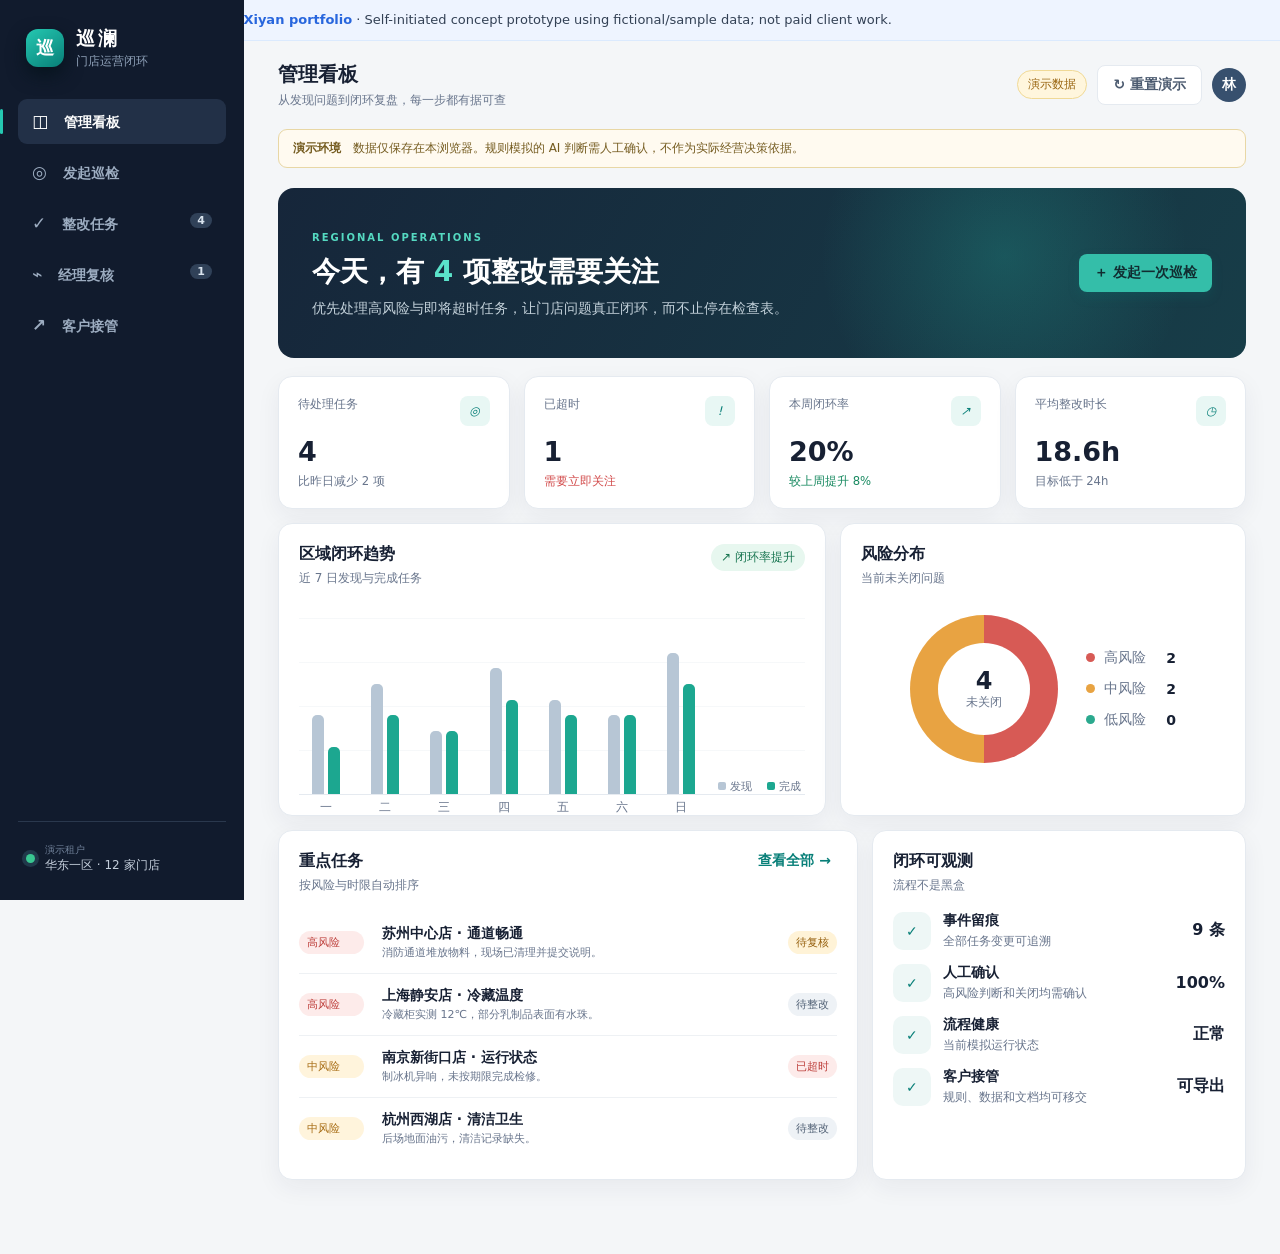
==== feishu-inspection/index.html @ 9f91e0a8 "Publish Xiyan Technology portfolio" ====
<!doctype html>
<html lang="zh-CN">
<head>
  <meta charset="utf-8">
  <meta name="viewport" content="width=device-width, initial-scale=1, viewport-fit=cover">
  <meta name="theme-color" content="#111827">
  <title>巡澜 · 门店巡检整改闭环演示</title>
  <link rel="stylesheet" href="styles.css">
</head>
<body><style>@media(max-width:900px){.feishu-public-note{margin-left:0!important}}</style><div class="feishu-public-note" style="margin-left:204px;padding:10px 24px;background:#eef4ff;color:#334155;font:13px/1.5 system-ui;border-bottom:1px solid #dbeafe"><a href="../" style="font-weight:700;color:#2866dd;text-decoration:none">← Xiyan portfolio</a> · Self-initiated concept prototype using fictional/sample data; not paid client work.</div>
  <div class="app-shell">
    <aside class="sidebar" id="sidebar">
      <div class="brand"><span class="brand-mark">巡</span><div><strong>巡澜</strong><small>门店运营闭环</small></div></div>
      <nav id="nav" aria-label="主导航">
        <button data-view="dashboard" class="active"><span>◫</span> 管理看板</button>
        <button data-view="inspect"><span>◎</span> 发起巡检</button>
        <button data-view="tasks"><span>✓</span> 整改任务 <b id="navTaskCount"></b></button>
        <button data-view="review"><span>⌁</span> 经理复核 <b id="navReviewCount"></b></button>
        <button data-view="handoff"><span>↗</span> 客户接管</button>
      </nav>
      <div class="side-foot"><div class="tenant-dot"></div><div><small>演示租户</small><br>华东一区 · 12 家门店</div></div>
    </aside>

    <main>
      <header class="topbar">
        <button class="menu-btn" id="menuBtn" aria-label="打开菜单">☰</button>
        <div><h1 id="pageTitle">管理看板</h1><p id="pageSubtitle">从发现问题到闭环复盘，每一步都有据可查</p></div>
        <div class="top-actions"><span class="demo-badge">演示数据</span><button class="ghost" id="resetBtn">↻ 重置演示</button><div class="avatar">林</div></div>
      </header>
      <div class="notice"><strong>演示环境</strong> 数据仅保存在本浏览器。规则模拟的 AI 判断需人工确认，不作为实际经营决策依据。</div>
      <div id="toast" class="toast" role="status" aria-live="polite"></div>

      <section class="view active" id="view-dashboard">
        <div class="hero">
          <div><span class="eyebrow">REGIONAL OPERATIONS</span><h2>今天，有 <em id="heroOpen">0</em> 项整改需要关注</h2><p>优先处理高风险与即将超时任务，让门店问题真正闭环，而不止停在检查表。</p></div>
          <button class="primary" data-go="inspect">＋ 发起一次巡检</button>
        </div>
        <div class="metric-grid" id="metrics"></div>
        <div class="grid-2">
          <article class="panel"><div class="panel-head"><div><h3>区域闭环趋势</h3><p>近 7 日发现与完成任务</p></div><span class="chip green">↗ 闭环率提升</span></div><div class="chart" id="trendChart"></div></article>
          <article class="panel"><div class="panel-head"><div><h3>风险分布</h3><p>当前未关闭问题</p></div></div><div class="risk-wrap" id="riskChart"></div></article>
        </div>
        <div class="grid-2 wide-left">
          <article class="panel"><div class="panel-head"><div><h3>重点任务</h3><p>按风险与时限自动排序</p></div><button class="text-btn" data-go="tasks">查看全部 →</button></div><div id="priorityTasks"></div></article>
          <article class="panel"><div class="panel-head"><div><h3>闭环可观测</h3><p>流程不是黑盒</p></div></div><div class="observability" id="observability"></div></article>
        </div>
      </section>

      <section class="view" id="view-inspect">
        <div class="stepper"><div class="step active"><i>1</i><span>记录问题</span></div><div class="line"></div><div class="step"><i>2</i><span>确认判断</span></div><div class="line"></div><div class="step"><i>3</i><span>生成整改</span></div></div>
        <div class="form-layout">
          <form class="panel form-card" id="inspectionForm">
            <div class="panel-head"><div><h3>现场巡检记录</h3><p>带 <b class="required">*</b> 为必填项</p></div><span class="chip">草稿自动保存在本页</span></div>
            <label>巡检门店 <b class="required">*</b><select id="storeSelect" required></select></label>
            <label>检查项 <b class="required">*</b><select id="itemSelect" required><option value="">请选择检查项</option><option>食品安全 · 冷藏温度</option><option>食品安全 · 效期管理</option><option>门店环境 · 清洁卫生</option><option>服务规范 · 员工着装</option><option>消防安全 · 通道畅通</option><option>设备设施 · 运行状态</option></select></label>
            <label>问题描述 <b class="required">*</b><textarea id="description" required rows="5" placeholder="例如：冷藏柜实测 12℃，高于标准 0–8℃，部分乳制品表面有水珠。"></textarea><span class="hint">描述越具体，规则判断越准确。建议包含位置、数值和影响。</span></label>
            <div class="quick-examples"><span>快速填入：</span><button type="button" data-example="冷藏柜实测 12℃，高于标准 0–8℃，部分乳制品表面有水珠。">冷藏温度异常</button><button type="button" data-example="消防通道堆放 6 箱物料，影响紧急疏散，现场暂未清除。">消防通道占用</button></div>
            <label>现场备注（可选）<input id="note" placeholder="补充现场沟通、照片编号等"></label>
            <div class="form-actions"><button type="button" class="ghost" id="clearForm">清空</button><button type="submit" class="primary">规则分析并继续 →</button></div>
          </form>
          <aside class="panel helper"><span class="helper-icon">◇</span><h3>人工兜底，而非盲目自动化</h3><p>系统根据关键词、检查项和企业规则给出风险建议；巡检员必须确认或修改后才会创建任务。</p><ul><li><b>AI / 规则建议</b> 清晰展示依据</li><li><b>人工确认</b> 可调整风险、负责人和期限</li><li><b>全程留痕</b> 每次变更进入操作日志</li></ul><div class="rule-box"><strong>当前演示规则</strong><small>消防/过期/异物 → 高风险<br>温度异常/设备故障 → 中风险<br>着装/轻微清洁 → 低风险</small></div></aside>
        </div>
      </section>

      <section class="view" id="view-confirm">
        <button class="back-link" data-go="inspect">← 返回修改</button>
        <div class="form-layout">
          <div class="panel form-card"><div class="panel-head"><div><h3>确认风险判断</h3><p>以下为规则模拟结果，请人工确认</p></div><span class="chip amber">AI 判断需人工确认</span></div>
            <div id="analysisSummary" class="analysis-summary"></div>
            <div class="ai-card"><div class="ai-title"><span>◇</span><div><strong>规则建议</strong><small id="analysisReason"></small></div><b id="suggestedRisk"></b></div><p id="analysisTip"></p></div>
            <label>最终风险级别 <b class="required">*</b><div class="risk-options" id="riskOptions"><button type="button" data-risk="低">低风险<small>7天内整改</small></button><button type="button" data-risk="中">中风险<small>3天内整改</small></button><button type="button" data-risk="高">高风险<small>24小时内整改</small></button></div></label>
            <div class="two-col"><label>责任人 <b class="required">*</b><select id="assigneeSelect"></select></label><label>整改期限 <b class="required">*</b><input id="dueDate" type="datetime-local"></label></div>
            <label class="check"><input type="checkbox" id="humanConfirmed"> <span>我已核对现场情况，并确认以上风险级别、责任人和期限。</span></label>
            <div class="form-actions"><button class="primary" id="createTaskBtn">生成整改任务</button></div>
          </div>
          <aside class="panel helper"><h3>任务生成后会发生什么？</h3><div class="flow-list"><div><i>1</i><p><b>通知责任人</b><small>推送任务详情与期限</small></p></div><div><i>2</i><p><b>监控处理时限</b><small>临期、超时自动标记</small></p></div><div><i>3</i><p><b>提交整改证据</b><small>说明与模拟凭证</small></p></div><div><i>4</i><p><b>区域经理复核</b><small>通过关闭，驳回重做</small></p></div></div></aside>
        </div>
      </section>

      <section class="view" id="view-tasks">
        <div class="toolbar"><div class="tabs" id="taskTabs"><button data-filter="all" class="active">全部</button><button data-filter="待整改">待整改</button><button data-filter="待复核">待复核</button><button data-filter="已超时">已超时</button><button data-filter="已关闭">已关闭</button></div><select id="storeFilter"><option value="all">全部门店</option></select></div>
        <div class="panel table-panel"><div class="mobile-cards" id="taskList"></div></div>
      </section>

      <section class="view" id="view-task-detail">
        <button class="back-link" data-go="tasks">← 返回任务列表</button><div id="taskDetail"></div>
      </section>

      <section class="view" id="view-review">
        <div class="section-intro"><div><h2>区域经理复核</h2><p>查看整改证据，明确通过或驳回原因。</p></div><span class="chip amber" id="reviewCountChip"></span></div>
        <div id="reviewList" class="review-grid"></div>
      </section>

      <section class="view" id="view-handoff">
        <div class="handoff-hero"><span class="eyebrow">CUSTOMER-CONTROLLED</span><h2>流程交付后，客户可以自己接管</h2><p>我们交付的不只是一个界面，而是一套可配置、可审计、可迁移的门店运营方法。可部署到飞书工作流，也可对接客户现有系统。</p></div>
        <div class="cap-grid"><article><span>⌘</span><h3>规则可配置</h3><p>风险词库、整改时限、升级路径由客户管理员维护。</p></article><article><span>♙</span><h3>权限可接管</h3><p>按区域、门店、角色配置数据边界与审批权限。</p></article><article><span>↻</span><h3>流程可观测</h3><p>事件日志、超时节点、驳回原因可追溯并导出。</p></article><article><span>⇄</span><h3>数据可迁移</h3><p>支持标准字段导出，避免业务数据被产品锁定。</p></article></div>
        <div class="panel architecture"><h3>建议落地架构</h3><div class="arch-flow"><div><b>门店巡检端</b><small>表单 / 移动端</small></div><i>→</i><div><b>业务规则层</b><small>风险分级 / SLA</small></div><i>→</i><div><b>协同工作流</b><small>通知 / 审批 / 催办</small></div><i>→</i><div><b>运营数据层</b><small>看板 / 导出 / API</small></div></div><p class="disclaimer">本演示为独立产品概念验证，不复制任何第三方视觉商标，也不代表与飞书存在官方合作关系。</p></div>
      </section>
    </main>
  </div>
  <div class="modal" id="resetModal" aria-hidden="true"><div class="modal-card"><span class="modal-icon">↻</span><h3>重置全部演示数据？</h3><p>这会清除本浏览器内新建或修改的任务，并恢复预置数据。操作不可撤销。</p><div><button class="ghost" id="cancelReset">取消</button><button class="danger-btn" id="confirmReset">确认重置</button></div></div></div>
  <script src="app.js"></script>
</body>
</html>
---- feishu-inspection/styles.css ----
:root{--ink:#172033;--muted:#68758c;--line:#e5eaf0;--bg:#f4f6f8;--panel:#fff;--nav:#111b2d;--teal:#087f78;--teal2:#0f9d8d;--teal-soft:#e8f7f4;--red:#d24b4b;--amber:#d58a1f;--green:#198a61;--shadow:0 8px 24px rgba(27,39,60,.06)}
*{box-sizing:border-box}html{scroll-behavior:smooth}body{margin:0;font-family:Inter,"PingFang SC","Microsoft YaHei",system-ui,sans-serif;background:var(--bg);color:var(--ink);font-size:14px}button,input,select,textarea{font:inherit}button{cursor:pointer}.app-shell{min-height:100vh}.sidebar{position:fixed;z-index:20;inset:0 auto 0 0;width:244px;background:var(--nav);color:#fff;padding:26px 18px;display:flex;flex-direction:column}.brand{display:flex;align-items:center;gap:12px;padding:0 8px 30px}.brand-mark{display:grid;place-items:center;width:38px;height:38px;border-radius:12px;background:linear-gradient(145deg,#25c8b1,#087f78);font-weight:800;font-size:18px;box-shadow:0 8px 18px #07141e}.brand strong{display:block;font-size:19px;letter-spacing:3px}.brand small{color:#8fa1b8}.sidebar nav{display:grid;gap:6px}.sidebar nav button{position:relative;border:0;background:transparent;color:#9dadc1;text-align:left;padding:12px 14px;border-radius:9px;font-weight:600}.sidebar nav button span{font-size:17px;margin-right:11px}.sidebar nav button b{float:right;background:#304158;color:#d9e3ed;border-radius:20px;padding:1px 7px;font-size:11px}.sidebar nav button:hover,.sidebar nav button.active{color:#fff;background:#223047}.sidebar nav button.active:before{content:"";position:absolute;left:-18px;top:10px;bottom:10px;width:3px;border-radius:5px;background:#25c8b1}.side-foot{margin-top:auto;border-top:1px solid #2a384d;padding:20px 8px 0;display:flex;gap:10px;align-items:center;color:#c4cedb;font-size:12px}.side-foot small{color:#72839b}.tenant-dot{width:9px;height:9px;border-radius:50%;background:#39c791;box-shadow:0 0 0 4px #20394a}main{margin-left:244px;min-height:100vh;padding:0 34px 60px}.topbar{height:88px;display:flex;align-items:center;gap:14px}.topbar h1{font-size:20px;margin:0 0 4px}.topbar p{margin:0;color:var(--muted);font-size:12px}.top-actions{margin-left:auto;display:flex;align-items:center;gap:10px}.avatar{width:34px;height:34px;border-radius:50%;display:grid;place-items:center;color:#fff;background:#37506e;font-weight:700}.demo-badge,.chip{display:inline-flex;align-items:center;border-radius:99px;padding:5px 10px;background:#edf1f5;color:#5d6c80;font-size:12px;white-space:nowrap}.demo-badge{background:#fff6dd;color:#9a6611;border:1px solid #f0d996}.chip.green{background:#e7f7ef;color:#16744f}.chip.amber{background:#fff4dd;color:#9d6511}.notice{border:1px solid #e8d7a5;background:#fffaf0;color:#755c20;border-radius:9px;padding:10px 14px;margin:0 0 20px;font-size:12px}.notice strong{margin-right:8px}.view{display:none;animation:fade .25s ease}.view.active{display:block}@keyframes fade{from{opacity:.2;transform:translateY(5px)}}.panel{background:var(--panel);border:1px solid var(--line);border-radius:14px;box-shadow:var(--shadow)}.hero{min-height:170px;border-radius:16px;padding:30px 34px;margin-bottom:18px;display:flex;align-items:center;justify-content:space-between;gap:20px;color:#fff;background:radial-gradient(circle at 75% 40%,rgba(39,200,177,.22),transparent 25%),linear-gradient(120deg,#16263a,#173d48)}.hero h2{font-size:28px;margin:9px 0}.hero h2 em{font-style:normal;color:#5be3ca}.hero p{color:#c2d0d9;margin:0;max-width:650px}.eyebrow{font-size:10px;letter-spacing:2px;color:#55d9c1;font-weight:800}.primary,.danger-btn,.ghost{border:0;border-radius:8px;padding:10px 15px;font-weight:700;white-space:nowrap}.primary{background:var(--teal);color:#fff;box-shadow:0 5px 12px rgba(8,127,120,.18)}.primary:hover{background:#066c66}.primary:disabled{opacity:.45;cursor:not-allowed}.hero .primary{background:#34bea9;color:#112d31}.ghost{background:#fff;border:1px solid var(--line);color:#4c5b70}.danger-btn{background:#d64a4a;color:#fff}.menu-btn{display:none;border:0;background:transparent;font-size:20px}.metric-grid{display:grid;grid-template-columns:repeat(4,1fr);gap:14px;margin-bottom:14px}.metric{padding:19px}.metric-top{display:flex;justify-content:space-between;color:var(--muted);font-size:12px}.metric-icon{width:30px;height:30px;display:grid;place-items:center;border-radius:8px;background:var(--teal-soft);color:var(--teal)}.metric strong{display:block;font-size:27px;margin:10px 0 5px}.metric small{color:var(--muted)}.metric small.up{color:var(--green)}.metric small.warn{color:var(--red)}.grid-2{display:grid;grid-template-columns:1.35fr 1fr;gap:14px;margin-bottom:14px}.grid-2.wide-left{grid-template-columns:1.55fr 1fr}.grid-2>.panel{padding:20px}.panel-head{display:flex;align-items:flex-start;justify-content:space-between;gap:15px;margin-bottom:18px}.panel-head h3{margin:0 0 5px;font-size:16px}.panel-head p{margin:0;color:var(--muted);font-size:12px}.text-btn,.back-link{border:0;background:transparent;color:var(--teal);font-weight:700}.chart{height:190px;display:flex;align-items:flex-end;gap:14px;padding:15px 4px 0;border-bottom:1px solid var(--line);background:repeating-linear-gradient(to top,transparent 0,transparent 43px,#edf1f4 44px)}.bar-day{flex:1;height:100%;display:flex;align-items:flex-end;justify-content:center;gap:4px;position:relative}.bar-day i{width:12px;border-radius:5px 5px 0 0;background:#b7c6d5;min-height:3px}.bar-day i.done{background:#1ca790}.bar-day small{position:absolute;bottom:-21px;color:var(--muted);font-style:normal}.chart-legend{display:flex;gap:15px;color:var(--muted);font-size:11px;margin-top:26px}.chart-legend i{display:inline-block;width:8px;height:8px;border-radius:2px;margin-right:4px}.risk-wrap{display:flex;align-items:center;justify-content:center;gap:28px;padding:10px}.donut{--high:25;--mid:50;width:148px;height:148px;border-radius:50%;background:conic-gradient(#d75a55 0 calc(var(--high)*1%),#e8a342 calc(var(--high)*1%) calc((var(--high) + var(--mid))*1%),#2ba98e calc((var(--high) + var(--mid))*1%));position:relative}.donut:after{content:"";position:absolute;inset:28px;border-radius:50%;background:#fff}.donut-center{position:absolute;z-index:2;inset:0;display:grid;place-content:center;text-align:center}.donut-center b{font-size:24px}.donut-center small{color:var(--muted)}.risk-legend{display:grid;gap:13px}.risk-legend div{display:grid;grid-template-columns:10px 1fr auto;gap:8px;align-items:center}.risk-legend i{width:9px;height:9px;border-radius:50%}.risk-legend span{color:var(--muted)}.risk-legend b{margin-left:12px}.priority-row{display:grid;grid-template-columns:65px 1fr auto;gap:12px;align-items:center;padding:12px 0;border-top:1px solid #eef1f4}.priority-row:first-child{border-top:0}.priority-row button{border:0;background:transparent;text-align:left;color:inherit}.priority-row button:hover b{color:var(--teal)}.priority-row p{margin:2px 0 0;color:var(--muted);font-size:11px}.risk-tag,.status-tag{font-size:11px;padding:4px 8px;border-radius:20px;white-space:nowrap}.risk-高{background:#fdebea;color:#bd3f3b}.risk-中{background:#fff4dc;color:#a66b12}.risk-低{background:#e7f6ef;color:#147652}.status-tag{background:#eef2f6;color:#526276}.status-已超时{background:#fdebea;color:#bd3f3b}.status-待复核{background:#fff3d7;color:#96600e}.status-已关闭{background:#e7f6ef;color:#147652}.observability{display:grid;gap:14px}.obs-item{display:flex;gap:12px;align-items:center}.obs-icon{width:38px;height:38px;border-radius:10px;background:#eef7f6;color:var(--teal);display:grid;place-items:center}.obs-item p{margin:0;flex:1}.obs-item p small{display:block;color:var(--muted);margin-top:4px}.obs-item b:last-child{font-size:16px}.stepper{display:flex;align-items:center;justify-content:center;margin:15px auto 28px;max-width:650px}.step{display:flex;align-items:center;gap:8px;color:#8c98a8}.step i{font-style:normal;width:28px;height:28px;border-radius:50%;border:1px solid #d9e0e8;display:grid;place-items:center;background:#fff}.step.active{color:var(--teal);font-weight:700}.step.active i{background:var(--teal);color:#fff;border-color:var(--teal)}.line{height:1px;background:#dce2e8;width:90px;margin:0 15px}.form-layout{display:grid;grid-template-columns:minmax(0,2fr) minmax(260px,.8fr);gap:18px;max-width:1050px;margin:auto}.form-card{padding:24px}.form-card>label,.two-col label{display:block;font-weight:650;margin:17px 0}.form-card input,.form-card select,.form-card textarea,.toolbar select{display:block;width:100%;border:1px solid #d8e0e7;border-radius:8px;padding:11px 12px;margin-top:8px;background:#fff;color:var(--ink);outline:none}.form-card input:focus,.form-card select:focus,.form-card textarea:focus{border-color:var(--teal);box-shadow:0 0 0 3px rgba(8,127,120,.09)}.required{color:var(--red)}.hint{display:block;color:var(--muted);font-weight:400;font-size:11px;margin-top:5px}.quick-examples{display:flex;align-items:center;gap:7px;flex-wrap:wrap;color:var(--muted);font-size:12px}.quick-examples button{border:1px solid #dce4e8;background:#f8fafb;border-radius:20px;padding:5px 9px;color:#547080}.form-actions{display:flex;justify-content:flex-end;gap:10px;border-top:1px solid var(--line);padding-top:18px;margin-top:22px}.helper{padding:24px;height:max-content;background:linear-gradient(155deg,#f5fbfa,#fff)}.helper-icon{font-size:25px;color:var(--teal)}.helper h3{margin:12px 0 8px}.helper p{color:var(--muted);line-height:1.7}.helper ul{padding:0;list-style:none}.helper li{padding:9px 0;border-bottom:1px solid var(--line)}.helper li b{display:inline-block;width:90px;color:#355064}.rule-box{padding:14px;background:#ecf7f5;border-radius:9px;margin-top:17px}.rule-box strong,.rule-box small{display:block}.rule-box small{color:#55716c;line-height:1.8;margin-top:6px}.back-link{margin:5px 0 14px;padding:0}.analysis-summary{background:#f7f9fb;border-radius:9px;padding:14px;line-height:1.7}.analysis-summary b{display:inline-block;margin-right:8px}.ai-card{border:1px solid #c9eae4;background:#f1fbf9;border-radius:10px;padding:15px;margin:16px 0}.ai-title{display:flex;align-items:center;gap:10px}.ai-title>span{font-size:22px;color:var(--teal)}.ai-title div{display:grid}.ai-title small{color:#5d7773;margin-top:3px}.ai-title>b{margin-left:auto}.ai-card>p{margin:12px 0 0;color:#55716c}.risk-options{display:grid;grid-template-columns:repeat(3,1fr);gap:9px;margin-top:9px}.risk-options button{border:1px solid #dce2e8;background:#fff;border-radius:9px;padding:11px;text-align:left;font-weight:700}.risk-options small{display:block;color:var(--muted);font-weight:400;margin-top:5px}.risk-options button.selected{border-color:var(--teal);background:#effaf8;color:var(--teal);box-shadow:inset 0 0 0 1px var(--teal)}.two-col{display:grid;grid-template-columns:1fr 1fr;gap:12px}.check{display:flex!important;align-items:flex-start;gap:8px;font-weight:400!important;background:#fffaf0;padding:12px;border-radius:8px}.check input{width:auto!important;margin:2px 0!important}.flow-list>div{display:flex;align-items:center;gap:12px;margin:17px 0}.flow-list i{width:27px;height:27px;border-radius:50%;display:grid;place-items:center;background:var(--teal-soft);color:var(--teal);font-style:normal;font-weight:700}.flow-list p{margin:0;display:grid}.flow-list small{color:var(--muted)}.toolbar{display:flex;justify-content:space-between;gap:15px;margin-bottom:14px}.tabs{display:flex;background:#e8edf1;padding:4px;border-radius:9px;overflow:auto}.tabs button{border:0;background:transparent;padding:8px 13px;border-radius:7px;color:#5c6b7d;white-space:nowrap}.tabs button.active{background:#fff;color:var(--ink);box-shadow:0 2px 6px #d7dde2}.toolbar select{width:180px;margin:0}.table-panel{overflow:hidden}.task-table-head,.task-row{display:grid;grid-template-columns:1.2fr 1.7fr .7fr .8fr 1fr .6fr;gap:12px;align-items:center;padding:13px 18px}.task-table-head{background:#f7f9fa;color:var(--muted);font-size:11px}.task-row{border-top:1px solid var(--line)}.task-row:hover{background:#fbfdfd}.task-row button{border:0;background:none;text-align:left;color:var(--teal);font-weight:700}.task-row small{display:block;color:var(--muted);margin-top:3px}.empty{padding:55px;text-align:center;color:var(--muted)}.detail-grid{display:grid;grid-template-columns:1.5fr .8fr;gap:15px}.detail-grid>.panel{padding:23px}.detail-head{display:flex;justify-content:space-between;gap:15px}.detail-head h2{margin:7px 0;font-size:21px}.detail-head p{color:var(--muted)}.detail-meta{display:grid;grid-template-columns:repeat(3,1fr);gap:10px;margin:18px 0}.detail-meta div{background:#f7f9fb;padding:12px;border-radius:8px}.detail-meta small,.detail-meta b{display:block}.detail-meta small{color:var(--muted);margin-bottom:5px}.evidence-form textarea{width:100%;border:1px solid #d8e0e7;border-radius:8px;padding:11px;margin:8px 0}.fake-upload{border:1px dashed #b9c8d3;background:#f8fbfb;padding:17px;text-align:center;border-radius:9px;color:var(--teal);margin:10px 0}.timeline{position:relative}.timeline:before{content:"";position:absolute;left:9px;top:10px;bottom:10px;width:1px;background:#dbe3e8}.timeline-item{position:relative;padding-left:31px;margin:0 0 20px}.timeline-item i{position:absolute;left:3px;top:3px;width:13px;height:13px;border-radius:50%;background:#fff;border:3px solid var(--teal)}.timeline-item p{margin:0}.timeline-item small{color:var(--muted)}.section-intro{display:flex;justify-content:space-between;align-items:center;margin-bottom:16px}.section-intro h2{margin:0 0 5px}.section-intro p{margin:0;color:var(--muted)}.review-grid{display:grid;grid-template-columns:repeat(2,1fr);gap:14px}.review-card{padding:20px}.review-card h3{margin:10px 0 5px}.review-card p{color:var(--muted)}.evidence{background:#f6f9fa;padding:13px;border-radius:8px;margin:13px 0}.evidence b,.evidence small{display:block}.evidence small{margin-top:5px;color:var(--muted)}.review-actions{display:flex;gap:8px}.review-actions textarea{flex:1;min-width:0;border:1px solid #dce2e8;border-radius:8px;padding:9px}.review-actions button{border:0;border-radius:8px;padding:9px 12px;font-weight:700}.approve{background:var(--teal);color:#fff}.reject{background:#fff0ef;color:#b73f3b}.handoff-hero{padding:38px;border-radius:16px;background:linear-gradient(135deg,#173441,#112336);color:#fff;text-align:center}.handoff-hero h2{font-size:28px;margin:10px}.handoff-hero p{max-width:760px;margin:auto;color:#c3d0d8;line-height:1.8}.cap-grid{display:grid;grid-template-columns:repeat(4,1fr);gap:14px;margin:15px 0}.cap-grid article{background:#fff;border:1px solid var(--line);border-radius:13px;padding:21px}.cap-grid article>span{font-size:22px;color:var(--teal)}.cap-grid h3{margin:12px 0 7px}.cap-grid p{color:var(--muted);line-height:1.7}.architecture{padding:24px;text-align:center}.arch-flow{display:flex;align-items:center;justify-content:center;margin:25px 0;gap:14px}.arch-flow div{border:1px solid #d8e3e7;background:#f8fbfb;border-radius:10px;padding:15px 20px}.arch-flow small,.arch-flow b{display:block}.arch-flow small{color:var(--muted);margin-top:5px}.arch-flow i{font-style:normal;color:#8fa0ab}.disclaimer{border-top:1px solid var(--line);padding-top:15px;color:var(--muted);font-size:11px}.toast{position:fixed;z-index:50;right:25px;top:20px;background:#183f3c;color:#fff;border-radius:9px;padding:12px 17px;box-shadow:0 10px 30px #0003;transform:translateY(-90px);opacity:0;transition:.25s}.toast.show{transform:translateY(0);opacity:1}.modal{position:fixed;z-index:60;inset:0;background:#0d1824aa;display:none;place-items:center;padding:20px}.modal.open{display:grid}.modal-card{background:#fff;width:min(420px,100%);border-radius:14px;padding:28px;text-align:center}.modal-icon{width:45px;height:45px;border-radius:50%;display:grid;place-items:center;margin:auto;background:#fff0ef;color:var(--red);font-size:20px}.modal-card p{color:var(--muted);line-height:1.7}.modal-card>div{display:flex;justify-content:center;gap:9px;margin-top:20px}
@media(max-width:980px){main{padding:0 22px 45px}.metric-grid{grid-template-columns:repeat(2,1fr)}.grid-2,.grid-2.wide-left{grid-template-columns:1fr}.cap-grid{grid-template-columns:repeat(2,1fr)}.task-table-head,.task-row{grid-template-columns:1fr 1.4fr .6fr .8fr}.task-table-head>*:nth-child(4),.task-row>*:nth-child(4){display:none}.task-table-head>*:nth-child(5),.task-row>*:nth-child(5){display:none}}
@media(max-width:760px){body{font-size:13px}.sidebar{transform:translateX(-100%);transition:.25s;box-shadow:10px 0 30px #0003}.sidebar.open{transform:translateX(0)}main{margin:0;padding:0 14px 38px}.topbar{height:72px}.menu-btn{display:block}.topbar p,.avatar{display:none}.top-actions{gap:5px}.top-actions .ghost{font-size:0;padding:9px}.top-actions .ghost:first-letter{font-size:16px}.notice{line-height:1.5}.hero{padding:23px;display:block}.hero h2{font-size:23px}.hero .primary{margin-top:18px}.metric-grid{gap:9px}.metric{padding:15px}.metric strong{font-size:23px}.form-layout,.detail-grid{grid-template-columns:1fr}.helper{order:2}.review-grid{grid-template-columns:1fr}.risk-wrap{gap:14px}.donut{width:125px;height:125px}.task-table-head{display:none}.task-row{display:grid;grid-template-columns:1fr auto;gap:8px;padding:15px}.task-row>*{display:block!important}.task-row>*:nth-child(2){grid-column:1/-1;grid-row:1}.task-row>*:nth-child(1){grid-column:1}.task-row>*:nth-child(6){grid-column:2;grid-row:1}.toolbar{display:block}.toolbar select{margin-top:10px;width:100%}.tabs{width:100%}.detail-meta{grid-template-columns:1fr 1fr}.arch-flow{display:grid;grid-template-columns:1fr}.arch-flow i{transform:rotate(90deg)}.cap-grid{grid-template-columns:1fr 1fr}.step span{display:none}.line{width:50px}.risk-options{grid-template-columns:1fr}.two-col{grid-template-columns:1fr}.review-actions{flex-wrap:wrap}.review-actions textarea{flex-basis:100%}}
@media(max-width:450px){.metric-grid,.cap-grid{grid-template-columns:1fr}.demo-badge{display:none}.hero h2{font-size:20px}.risk-wrap{flex-direction:column}.detail-meta{grid-template-columns:1fr}.topbar h1{font-size:17px}}
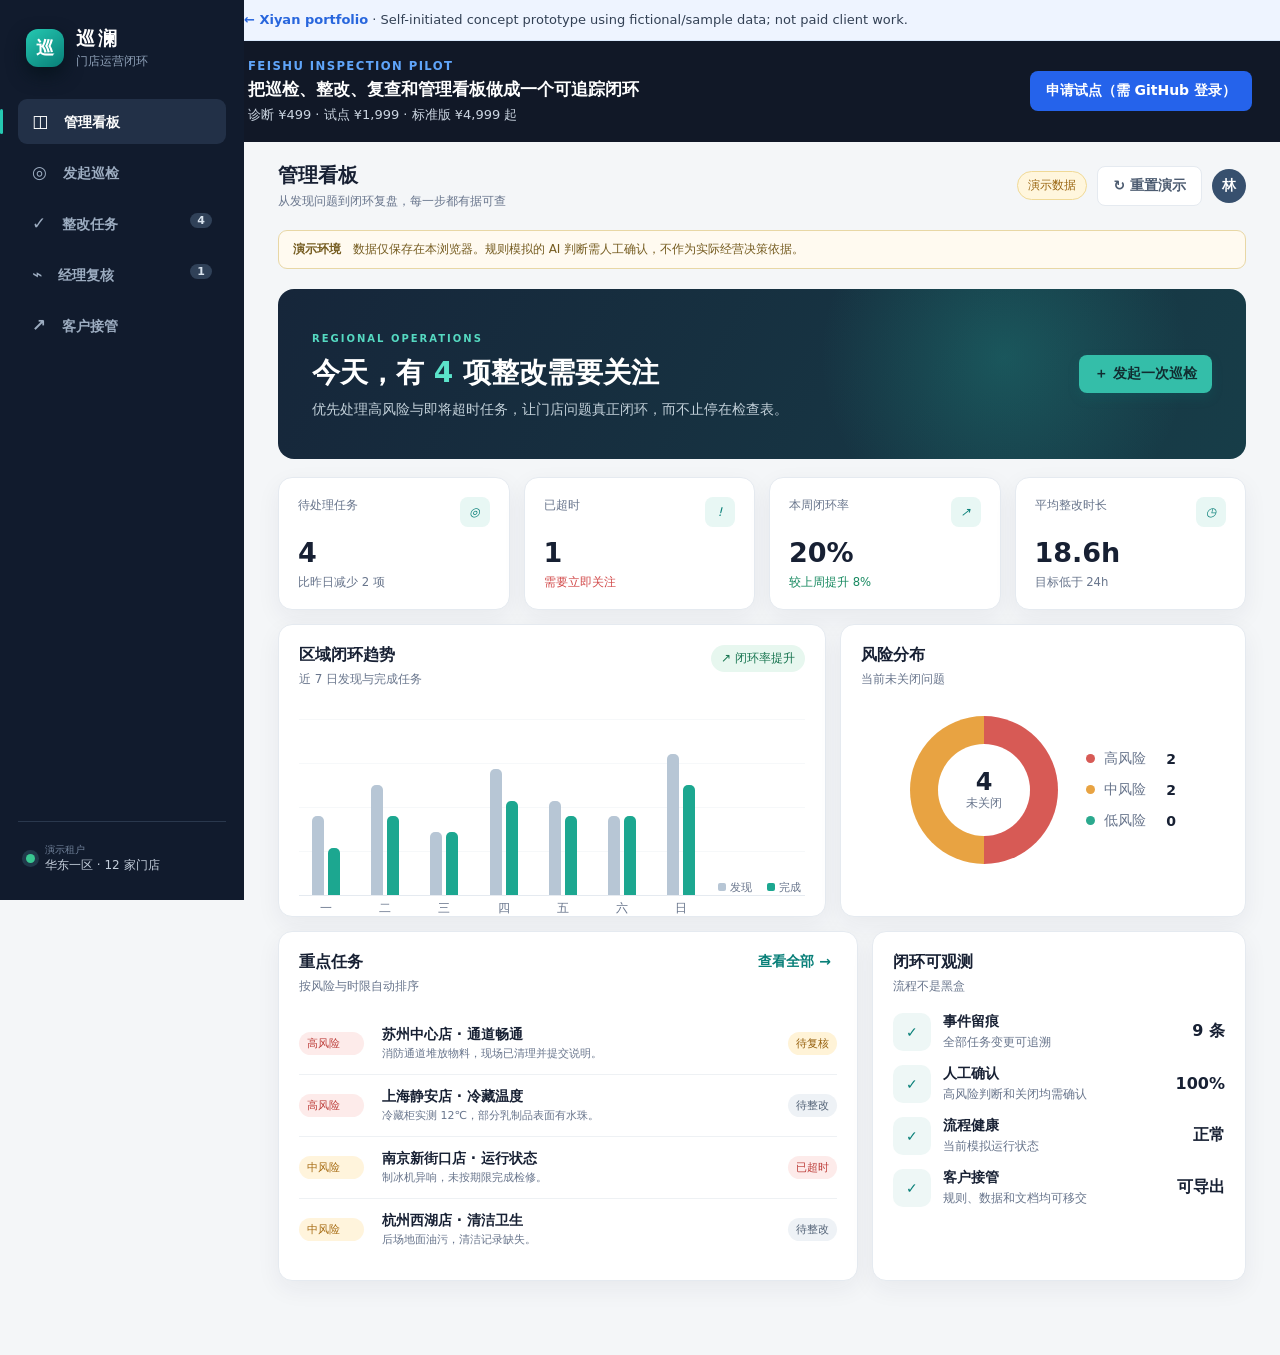
==== commit d3921efc: "Launch Feishu inspection pilot intake" ====
--- a/feishu-inspection/index.html
+++ b/feishu-inspection/index.html
@@ -7,7 +7,7 @@
   <title>巡澜 · 门店巡检整改闭环演示</title>
   <link rel="stylesheet" href="styles.css">
 </head>
-<body><style>@media(max-width:900px){.feishu-public-note{margin-left:0!important}}</style><div class="feishu-public-note" style="margin-left:204px;padding:10px 24px;background:#eef4ff;color:#334155;font:13px/1.5 system-ui;border-bottom:1px solid #dbeafe"><a href="../" style="font-weight:700;color:#2866dd;text-decoration:none">← Xiyan portfolio</a> · Self-initiated concept prototype using fictional/sample data; not paid client work.</div>
+<body><style>@media(max-width:900px){.feishu-public-note{margin-left:0!important}}</style><div class="feishu-public-note" style="margin-left:220px;padding:10px 24px;background:#eef4ff;color:#334155;font:13px/1.5 system-ui;border-bottom:1px solid #dbeafe"><a href="../" style="font-weight:700;color:#2866dd;text-decoration:none">← Xiyan portfolio</a> · Self-initiated concept prototype using fictional/sample data; not paid client work.</div><section class="service-cta"><div><small>FEISHU INSPECTION PILOT</small><b>把巡检、整改、复查和管理看板做成一个可追踪闭环</b><span>诊断 ¥499 · 试点 ¥1,999 · 标准版 ¥4,999 起</span></div><a href="https://github.com/weason-will/xiyan-portfolio/issues/new?template=feishu-pilot.yml">申请试点（需 GitHub 登录）</a></section>
   <div class="app-shell">
     <aside class="sidebar" id="sidebar">
       <div class="brand"><span class="brand-mark">巡</span><div><strong>巡澜</strong><small>门店运营闭环</small></div></div>
--- a/feishu-inspection/styles.css
+++ b/feishu-inspection/styles.css
@@ -2,4 +2,5 @@
 *{box-sizing:border-box}html{scroll-behavior:smooth}body{margin:0;font-family:Inter,"PingFang SC","Microsoft YaHei",system-ui,sans-serif;background:var(--bg);color:var(--ink);font-size:14px}button,input,select,textarea{font:inherit}button{cursor:pointer}.app-shell{min-height:100vh}.sidebar{position:fixed;z-index:20;inset:0 auto 0 0;width:244px;background:var(--nav);color:#fff;padding:26px 18px;display:flex;flex-direction:column}.brand{display:flex;align-items:center;gap:12px;padding:0 8px 30px}.brand-mark{display:grid;place-items:center;width:38px;height:38px;border-radius:12px;background:linear-gradient(145deg,#25c8b1,#087f78);font-weight:800;font-size:18px;box-shadow:0 8px 18px #07141e}.brand strong{display:block;font-size:19px;letter-spacing:3px}.brand small{color:#8fa1b8}.sidebar nav{display:grid;gap:6px}.sidebar nav button{position:relative;border:0;background:transparent;color:#9dadc1;text-align:left;padding:12px 14px;border-radius:9px;font-weight:600}.sidebar nav button span{font-size:17px;margin-right:11px}.sidebar nav button b{float:right;background:#304158;color:#d9e3ed;border-radius:20px;padding:1px 7px;font-size:11px}.sidebar nav button:hover,.sidebar nav button.active{color:#fff;background:#223047}.sidebar nav button.active:before{content:"";position:absolute;left:-18px;top:10px;bottom:10px;width:3px;border-radius:5px;background:#25c8b1}.side-foot{margin-top:auto;border-top:1px solid #2a384d;padding:20px 8px 0;display:flex;gap:10px;align-items:center;color:#c4cedb;font-size:12px}.side-foot small{color:#72839b}.tenant-dot{width:9px;height:9px;border-radius:50%;background:#39c791;box-shadow:0 0 0 4px #20394a}main{margin-left:244px;min-height:100vh;padding:0 34px 60px}.topbar{height:88px;display:flex;align-items:center;gap:14px}.topbar h1{font-size:20px;margin:0 0 4px}.topbar p{margin:0;color:var(--muted);font-size:12px}.top-actions{margin-left:auto;display:flex;align-items:center;gap:10px}.avatar{width:34px;height:34px;border-radius:50%;display:grid;place-items:center;color:#fff;background:#37506e;font-weight:700}.demo-badge,.chip{display:inline-flex;align-items:center;border-radius:99px;padding:5px 10px;background:#edf1f5;color:#5d6c80;font-size:12px;white-space:nowrap}.demo-badge{background:#fff6dd;color:#9a6611;border:1px solid #f0d996}.chip.green{background:#e7f7ef;color:#16744f}.chip.amber{background:#fff4dd;color:#9d6511}.notice{border:1px solid #e8d7a5;background:#fffaf0;color:#755c20;border-radius:9px;padding:10px 14px;margin:0 0 20px;font-size:12px}.notice strong{margin-right:8px}.view{display:none;animation:fade .25s ease}.view.active{display:block}@keyframes fade{from{opacity:.2;transform:translateY(5px)}}.panel{background:var(--panel);border:1px solid var(--line);border-radius:14px;box-shadow:var(--shadow)}.hero{min-height:170px;border-radius:16px;padding:30px 34px;margin-bottom:18px;display:flex;align-items:center;justify-content:space-between;gap:20px;color:#fff;background:radial-gradient(circle at 75% 40%,rgba(39,200,177,.22),transparent 25%),linear-gradient(120deg,#16263a,#173d48)}.hero h2{font-size:28px;margin:9px 0}.hero h2 em{font-style:normal;color:#5be3ca}.hero p{color:#c2d0d9;margin:0;max-width:650px}.eyebrow{font-size:10px;letter-spacing:2px;color:#55d9c1;font-weight:800}.primary,.danger-btn,.ghost{border:0;border-radius:8px;padding:10px 15px;font-weight:700;white-space:nowrap}.primary{background:var(--teal);color:#fff;box-shadow:0 5px 12px rgba(8,127,120,.18)}.primary:hover{background:#066c66}.primary:disabled{opacity:.45;cursor:not-allowed}.hero .primary{background:#34bea9;color:#112d31}.ghost{background:#fff;border:1px solid var(--line);color:#4c5b70}.danger-btn{background:#d64a4a;color:#fff}.menu-btn{display:none;border:0;background:transparent;font-size:20px}.metric-grid{display:grid;grid-template-columns:repeat(4,1fr);gap:14px;margin-bottom:14px}.metric{padding:19px}.metric-top{display:flex;justify-content:space-between;color:var(--muted);font-size:12px}.metric-icon{width:30px;height:30px;display:grid;place-items:center;border-radius:8px;background:var(--teal-soft);color:var(--teal)}.metric strong{display:block;font-size:27px;margin:10px 0 5px}.metric small{color:var(--muted)}.metric small.up{color:var(--green)}.metric small.warn{color:var(--red)}.grid-2{display:grid;grid-template-columns:1.35fr 1fr;gap:14px;margin-bottom:14px}.grid-2.wide-left{grid-template-columns:1.55fr 1fr}.grid-2>.panel{padding:20px}.panel-head{display:flex;align-items:flex-start;justify-content:space-between;gap:15px;margin-bottom:18px}.panel-head h3{margin:0 0 5px;font-size:16px}.panel-head p{margin:0;color:var(--muted);font-size:12px}.text-btn,.back-link{border:0;background:transparent;color:var(--teal);font-weight:700}.chart{height:190px;display:flex;align-items:flex-end;gap:14px;padding:15px 4px 0;border-bottom:1px solid var(--line);background:repeating-linear-gradient(to top,transparent 0,transparent 43px,#edf1f4 44px)}.bar-day{flex:1;height:100%;display:flex;align-items:flex-end;justify-content:center;gap:4px;position:relative}.bar-day i{width:12px;border-radius:5px 5px 0 0;background:#b7c6d5;min-height:3px}.bar-day i.done{background:#1ca790}.bar-day small{position:absolute;bottom:-21px;color:var(--muted);font-style:normal}.chart-legend{display:flex;gap:15px;color:var(--muted);font-size:11px;margin-top:26px}.chart-legend i{display:inline-block;width:8px;height:8px;border-radius:2px;margin-right:4px}.risk-wrap{display:flex;align-items:center;justify-content:center;gap:28px;padding:10px}.donut{--high:25;--mid:50;width:148px;height:148px;border-radius:50%;background:conic-gradient(#d75a55 0 calc(var(--high)*1%),#e8a342 calc(var(--high)*1%) calc((var(--high) + var(--mid))*1%),#2ba98e calc((var(--high) + var(--mid))*1%));position:relative}.donut:after{content:"";position:absolute;inset:28px;border-radius:50%;background:#fff}.donut-center{position:absolute;z-index:2;inset:0;display:grid;place-content:center;text-align:center}.donut-center b{font-size:24px}.donut-center small{color:var(--muted)}.risk-legend{display:grid;gap:13px}.risk-legend div{display:grid;grid-template-columns:10px 1fr auto;gap:8px;align-items:center}.risk-legend i{width:9px;height:9px;border-radius:50%}.risk-legend span{color:var(--muted)}.risk-legend b{margin-left:12px}.priority-row{display:grid;grid-template-columns:65px 1fr auto;gap:12px;align-items:center;padding:12px 0;border-top:1px solid #eef1f4}.priority-row:first-child{border-top:0}.priority-row button{border:0;background:transparent;text-align:left;color:inherit}.priority-row button:hover b{color:var(--teal)}.priority-row p{margin:2px 0 0;color:var(--muted);font-size:11px}.risk-tag,.status-tag{font-size:11px;padding:4px 8px;border-radius:20px;white-space:nowrap}.risk-高{background:#fdebea;color:#bd3f3b}.risk-中{background:#fff4dc;color:#a66b12}.risk-低{background:#e7f6ef;color:#147652}.status-tag{background:#eef2f6;color:#526276}.status-已超时{background:#fdebea;color:#bd3f3b}.status-待复核{background:#fff3d7;color:#96600e}.status-已关闭{background:#e7f6ef;color:#147652}.observability{display:grid;gap:14px}.obs-item{display:flex;gap:12px;align-items:center}.obs-icon{width:38px;height:38px;border-radius:10px;background:#eef7f6;color:var(--teal);display:grid;place-items:center}.obs-item p{margin:0;flex:1}.obs-item p small{display:block;color:var(--muted);margin-top:4px}.obs-item b:last-child{font-size:16px}.stepper{display:flex;align-items:center;justify-content:center;margin:15px auto 28px;max-width:650px}.step{display:flex;align-items:center;gap:8px;color:#8c98a8}.step i{font-style:normal;width:28px;height:28px;border-radius:50%;border:1px solid #d9e0e8;display:grid;place-items:center;background:#fff}.step.active{color:var(--teal);font-weight:700}.step.active i{background:var(--teal);color:#fff;border-color:var(--teal)}.line{height:1px;background:#dce2e8;width:90px;margin:0 15px}.form-layout{display:grid;grid-template-columns:minmax(0,2fr) minmax(260px,.8fr);gap:18px;max-width:1050px;margin:auto}.form-card{padding:24px}.form-card>label,.two-col label{display:block;font-weight:650;margin:17px 0}.form-card input,.form-card select,.form-card textarea,.toolbar select{display:block;width:100%;border:1px solid #d8e0e7;border-radius:8px;padding:11px 12px;margin-top:8px;background:#fff;color:var(--ink);outline:none}.form-card input:focus,.form-card select:focus,.form-card textarea:focus{border-color:var(--teal);box-shadow:0 0 0 3px rgba(8,127,120,.09)}.required{color:var(--red)}.hint{display:block;color:var(--muted);font-weight:400;font-size:11px;margin-top:5px}.quick-examples{display:flex;align-items:center;gap:7px;flex-wrap:wrap;color:var(--muted);font-size:12px}.quick-examples button{border:1px solid #dce4e8;background:#f8fafb;border-radius:20px;padding:5px 9px;color:#547080}.form-actions{display:flex;justify-content:flex-end;gap:10px;border-top:1px solid var(--line);padding-top:18px;margin-top:22px}.helper{padding:24px;height:max-content;background:linear-gradient(155deg,#f5fbfa,#fff)}.helper-icon{font-size:25px;color:var(--teal)}.helper h3{margin:12px 0 8px}.helper p{color:var(--muted);line-height:1.7}.helper ul{padding:0;list-style:none}.helper li{padding:9px 0;border-bottom:1px solid var(--line)}.helper li b{display:inline-block;width:90px;color:#355064}.rule-box{padding:14px;background:#ecf7f5;border-radius:9px;margin-top:17px}.rule-box strong,.rule-box small{display:block}.rule-box small{color:#55716c;line-height:1.8;margin-top:6px}.back-link{margin:5px 0 14px;padding:0}.analysis-summary{background:#f7f9fb;border-radius:9px;padding:14px;line-height:1.7}.analysis-summary b{display:inline-block;margin-right:8px}.ai-card{border:1px solid #c9eae4;background:#f1fbf9;border-radius:10px;padding:15px;margin:16px 0}.ai-title{display:flex;align-items:center;gap:10px}.ai-title>span{font-size:22px;color:var(--teal)}.ai-title div{display:grid}.ai-title small{color:#5d7773;margin-top:3px}.ai-title>b{margin-left:auto}.ai-card>p{margin:12px 0 0;color:#55716c}.risk-options{display:grid;grid-template-columns:repeat(3,1fr);gap:9px;margin-top:9px}.risk-options button{border:1px solid #dce2e8;background:#fff;border-radius:9px;padding:11px;text-align:left;font-weight:700}.risk-options small{display:block;color:var(--muted);font-weight:400;margin-top:5px}.risk-options button.selected{border-color:var(--teal);background:#effaf8;color:var(--teal);box-shadow:inset 0 0 0 1px var(--teal)}.two-col{display:grid;grid-template-columns:1fr 1fr;gap:12px}.check{display:flex!important;align-items:flex-start;gap:8px;font-weight:400!important;background:#fffaf0;padding:12px;border-radius:8px}.check input{width:auto!important;margin:2px 0!important}.flow-list>div{display:flex;align-items:center;gap:12px;margin:17px 0}.flow-list i{width:27px;height:27px;border-radius:50%;display:grid;place-items:center;background:var(--teal-soft);color:var(--teal);font-style:normal;font-weight:700}.flow-list p{margin:0;display:grid}.flow-list small{color:var(--muted)}.toolbar{display:flex;justify-content:space-between;gap:15px;margin-bottom:14px}.tabs{display:flex;background:#e8edf1;padding:4px;border-radius:9px;overflow:auto}.tabs button{border:0;background:transparent;padding:8px 13px;border-radius:7px;color:#5c6b7d;white-space:nowrap}.tabs button.active{background:#fff;color:var(--ink);box-shadow:0 2px 6px #d7dde2}.toolbar select{width:180px;margin:0}.table-panel{overflow:hidden}.task-table-head,.task-row{display:grid;grid-template-columns:1.2fr 1.7fr .7fr .8fr 1fr .6fr;gap:12px;align-items:center;padding:13px 18px}.task-table-head{background:#f7f9fa;color:var(--muted);font-size:11px}.task-row{border-top:1px solid var(--line)}.task-row:hover{background:#fbfdfd}.task-row button{border:0;background:none;text-align:left;color:var(--teal);font-weight:700}.task-row small{display:block;color:var(--muted);margin-top:3px}.empty{padding:55px;text-align:center;color:var(--muted)}.detail-grid{display:grid;grid-template-columns:1.5fr .8fr;gap:15px}.detail-grid>.panel{padding:23px}.detail-head{display:flex;justify-content:space-between;gap:15px}.detail-head h2{margin:7px 0;font-size:21px}.detail-head p{color:var(--muted)}.detail-meta{display:grid;grid-template-columns:repeat(3,1fr);gap:10px;margin:18px 0}.detail-meta div{background:#f7f9fb;padding:12px;border-radius:8px}.detail-meta small,.detail-meta b{display:block}.detail-meta small{color:var(--muted);margin-bottom:5px}.evidence-form textarea{width:100%;border:1px solid #d8e0e7;border-radius:8px;padding:11px;margin:8px 0}.fake-upload{border:1px dashed #b9c8d3;background:#f8fbfb;padding:17px;text-align:center;border-radius:9px;color:var(--teal);margin:10px 0}.timeline{position:relative}.timeline:before{content:"";position:absolute;left:9px;top:10px;bottom:10px;width:1px;background:#dbe3e8}.timeline-item{position:relative;padding-left:31px;margin:0 0 20px}.timeline-item i{position:absolute;left:3px;top:3px;width:13px;height:13px;border-radius:50%;background:#fff;border:3px solid var(--teal)}.timeline-item p{margin:0}.timeline-item small{color:var(--muted)}.section-intro{display:flex;justify-content:space-between;align-items:center;margin-bottom:16px}.section-intro h2{margin:0 0 5px}.section-intro p{margin:0;color:var(--muted)}.review-grid{display:grid;grid-template-columns:repeat(2,1fr);gap:14px}.review-card{padding:20px}.review-card h3{margin:10px 0 5px}.review-card p{color:var(--muted)}.evidence{background:#f6f9fa;padding:13px;border-radius:8px;margin:13px 0}.evidence b,.evidence small{display:block}.evidence small{margin-top:5px;color:var(--muted)}.review-actions{display:flex;gap:8px}.review-actions textarea{flex:1;min-width:0;border:1px solid #dce2e8;border-radius:8px;padding:9px}.review-actions button{border:0;border-radius:8px;padding:9px 12px;font-weight:700}.approve{background:var(--teal);color:#fff}.reject{background:#fff0ef;color:#b73f3b}.handoff-hero{padding:38px;border-radius:16px;background:linear-gradient(135deg,#173441,#112336);color:#fff;text-align:center}.handoff-hero h2{font-size:28px;margin:10px}.handoff-hero p{max-width:760px;margin:auto;color:#c3d0d8;line-height:1.8}.cap-grid{display:grid;grid-template-columns:repeat(4,1fr);gap:14px;margin:15px 0}.cap-grid article{background:#fff;border:1px solid var(--line);border-radius:13px;padding:21px}.cap-grid article>span{font-size:22px;color:var(--teal)}.cap-grid h3{margin:12px 0 7px}.cap-grid p{color:var(--muted);line-height:1.7}.architecture{padding:24px;text-align:center}.arch-flow{display:flex;align-items:center;justify-content:center;margin:25px 0;gap:14px}.arch-flow div{border:1px solid #d8e3e7;background:#f8fbfb;border-radius:10px;padding:15px 20px}.arch-flow small,.arch-flow b{display:block}.arch-flow small{color:var(--muted);margin-top:5px}.arch-flow i{font-style:normal;color:#8fa0ab}.disclaimer{border-top:1px solid var(--line);padding-top:15px;color:var(--muted);font-size:11px}.toast{position:fixed;z-index:50;right:25px;top:20px;background:#183f3c;color:#fff;border-radius:9px;padding:12px 17px;box-shadow:0 10px 30px #0003;transform:translateY(-90px);opacity:0;transition:.25s}.toast.show{transform:translateY(0);opacity:1}.modal{position:fixed;z-index:60;inset:0;background:#0d1824aa;display:none;place-items:center;padding:20px}.modal.open{display:grid}.modal-card{background:#fff;width:min(420px,100%);border-radius:14px;padding:28px;text-align:center}.modal-icon{width:45px;height:45px;border-radius:50%;display:grid;place-items:center;margin:auto;background:#fff0ef;color:var(--red);font-size:20px}.modal-card p{color:var(--muted);line-height:1.7}.modal-card>div{display:flex;justify-content:center;gap:9px;margin-top:20px}
 @media(max-width:980px){main{padding:0 22px 45px}.metric-grid{grid-template-columns:repeat(2,1fr)}.grid-2,.grid-2.wide-left{grid-template-columns:1fr}.cap-grid{grid-template-columns:repeat(2,1fr)}.task-table-head,.task-row{grid-template-columns:1fr 1.4fr .6fr .8fr}.task-table-head>*:nth-child(4),.task-row>*:nth-child(4){display:none}.task-table-head>*:nth-child(5),.task-row>*:nth-child(5){display:none}}
 @media(max-width:760px){body{font-size:13px}.sidebar{transform:translateX(-100%);transition:.25s;box-shadow:10px 0 30px #0003}.sidebar.open{transform:translateX(0)}main{margin:0;padding:0 14px 38px}.topbar{height:72px}.menu-btn{display:block}.topbar p,.avatar{display:none}.top-actions{gap:5px}.top-actions .ghost{font-size:0;padding:9px}.top-actions .ghost:first-letter{font-size:16px}.notice{line-height:1.5}.hero{padding:23px;display:block}.hero h2{font-size:23px}.hero .primary{margin-top:18px}.metric-grid{gap:9px}.metric{padding:15px}.metric strong{font-size:23px}.form-layout,.detail-grid{grid-template-columns:1fr}.helper{order:2}.review-grid{grid-template-columns:1fr}.risk-wrap{gap:14px}.donut{width:125px;height:125px}.task-table-head{display:none}.task-row{display:grid;grid-template-columns:1fr auto;gap:8px;padding:15px}.task-row>*{display:block!important}.task-row>*:nth-child(2){grid-column:1/-1;grid-row:1}.task-row>*:nth-child(1){grid-column:1}.task-row>*:nth-child(6){grid-column:2;grid-row:1}.toolbar{display:block}.toolbar select{margin-top:10px;width:100%}.tabs{width:100%}.detail-meta{grid-template-columns:1fr 1fr}.arch-flow{display:grid;grid-template-columns:1fr}.arch-flow i{transform:rotate(90deg)}.cap-grid{grid-template-columns:1fr 1fr}.step span{display:none}.line{width:50px}.risk-options{grid-template-columns:1fr}.two-col{grid-template-columns:1fr}.review-actions{flex-wrap:wrap}.review-actions textarea{flex-basis:100%}}
-@media(max-width:450px){.metric-grid,.cap-grid{grid-template-columns:1fr}.demo-badge{display:none}.hero h2{font-size:20px}.risk-wrap{flex-direction:column}.detail-meta{grid-template-columns:1fr}.topbar h1{font-size:17px}}+@media(max-width:450px){.metric-grid,.cap-grid{grid-template-columns:1fr}.demo-badge{display:none}.hero h2{font-size:20px}.risk-wrap{flex-direction:column}.detail-meta{grid-template-columns:1fr}.topbar h1{font-size:17px}}
+.service-cta{margin-left:220px;padding:18px 28px;background:#111827;color:#fff;display:flex;align-items:center;justify-content:space-between;gap:22px}.service-cta div{display:grid;gap:5px}.service-cta small{color:#60a5fa;font-weight:800;letter-spacing:1.4px}.service-cta b{font-size:17px}.service-cta span{color:#cbd5e1;font-size:13px}.service-cta a{background:#2563eb;color:#fff;padding:11px 16px;border-radius:8px;font-weight:800;white-space:nowrap;text-decoration:none}@media(max-width:900px){.service-cta{margin-left:0;display:grid;padding:18px}.service-cta a{text-align:center}}
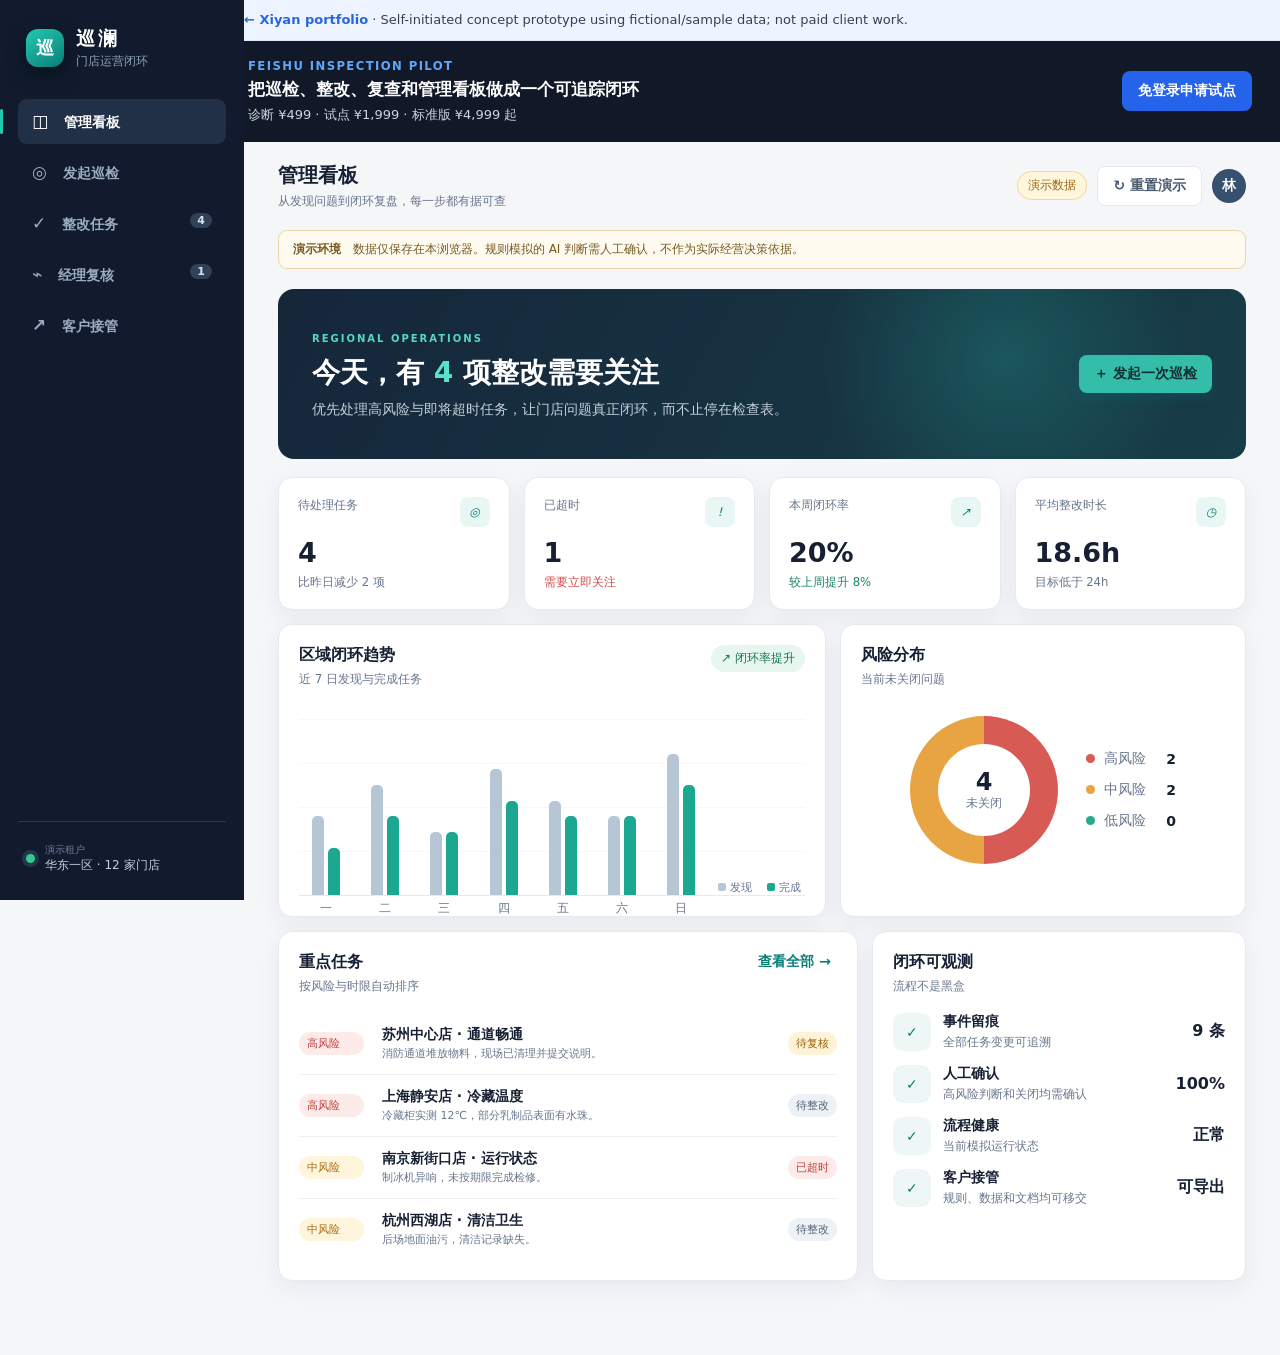
==== commit 43a1da0e: "Replace GitHub intake with no-login forms" ====
--- a/feishu-inspection/index.html
+++ b/feishu-inspection/index.html
@@ -7,7 +7,7 @@
   <title>巡澜 · 门店巡检整改闭环演示</title>
   <link rel="stylesheet" href="styles.css">
 </head>
-<body><style>@media(max-width:900px){.feishu-public-note{margin-left:0!important}}</style><div class="feishu-public-note" style="margin-left:220px;padding:10px 24px;background:#eef4ff;color:#334155;font:13px/1.5 system-ui;border-bottom:1px solid #dbeafe"><a href="../" style="font-weight:700;color:#2866dd;text-decoration:none">← Xiyan portfolio</a> · Self-initiated concept prototype using fictional/sample data; not paid client work.</div><section class="service-cta"><div><small>FEISHU INSPECTION PILOT</small><b>把巡检、整改、复查和管理看板做成一个可追踪闭环</b><span>诊断 ¥499 · 试点 ¥1,999 · 标准版 ¥4,999 起</span></div><a href="https://github.com/weason-will/xiyan-portfolio/issues/new?template=feishu-pilot.yml">申请试点（需 GitHub 登录）</a></section>
+<body><style>@media(max-width:900px){.feishu-public-note{margin-left:0!important}}</style><div class="feishu-public-note" style="margin-left:220px;padding:10px 24px;background:#eef4ff;color:#334155;font:13px/1.5 system-ui;border-bottom:1px solid #dbeafe"><a href="../" style="font-weight:700;color:#2866dd;text-decoration:none">← Xiyan portfolio</a> · Self-initiated concept prototype using fictional/sample data; not paid client work.</div><section class="service-cta"><div><small>FEISHU INSPECTION PILOT</small><b>把巡检、整改、复查和管理看板做成一个可追踪闭环</b><span>诊断 ¥499 · 试点 ¥1,999 · 标准版 ¥4,999 起</span></div><a href="../forms/feishu-inspection.html">免登录申请试点</a></section>
   <div class="app-shell">
     <aside class="sidebar" id="sidebar">
       <div class="brand"><span class="brand-mark">巡</span><div><strong>巡澜</strong><small>门店运营闭环</small></div></div>
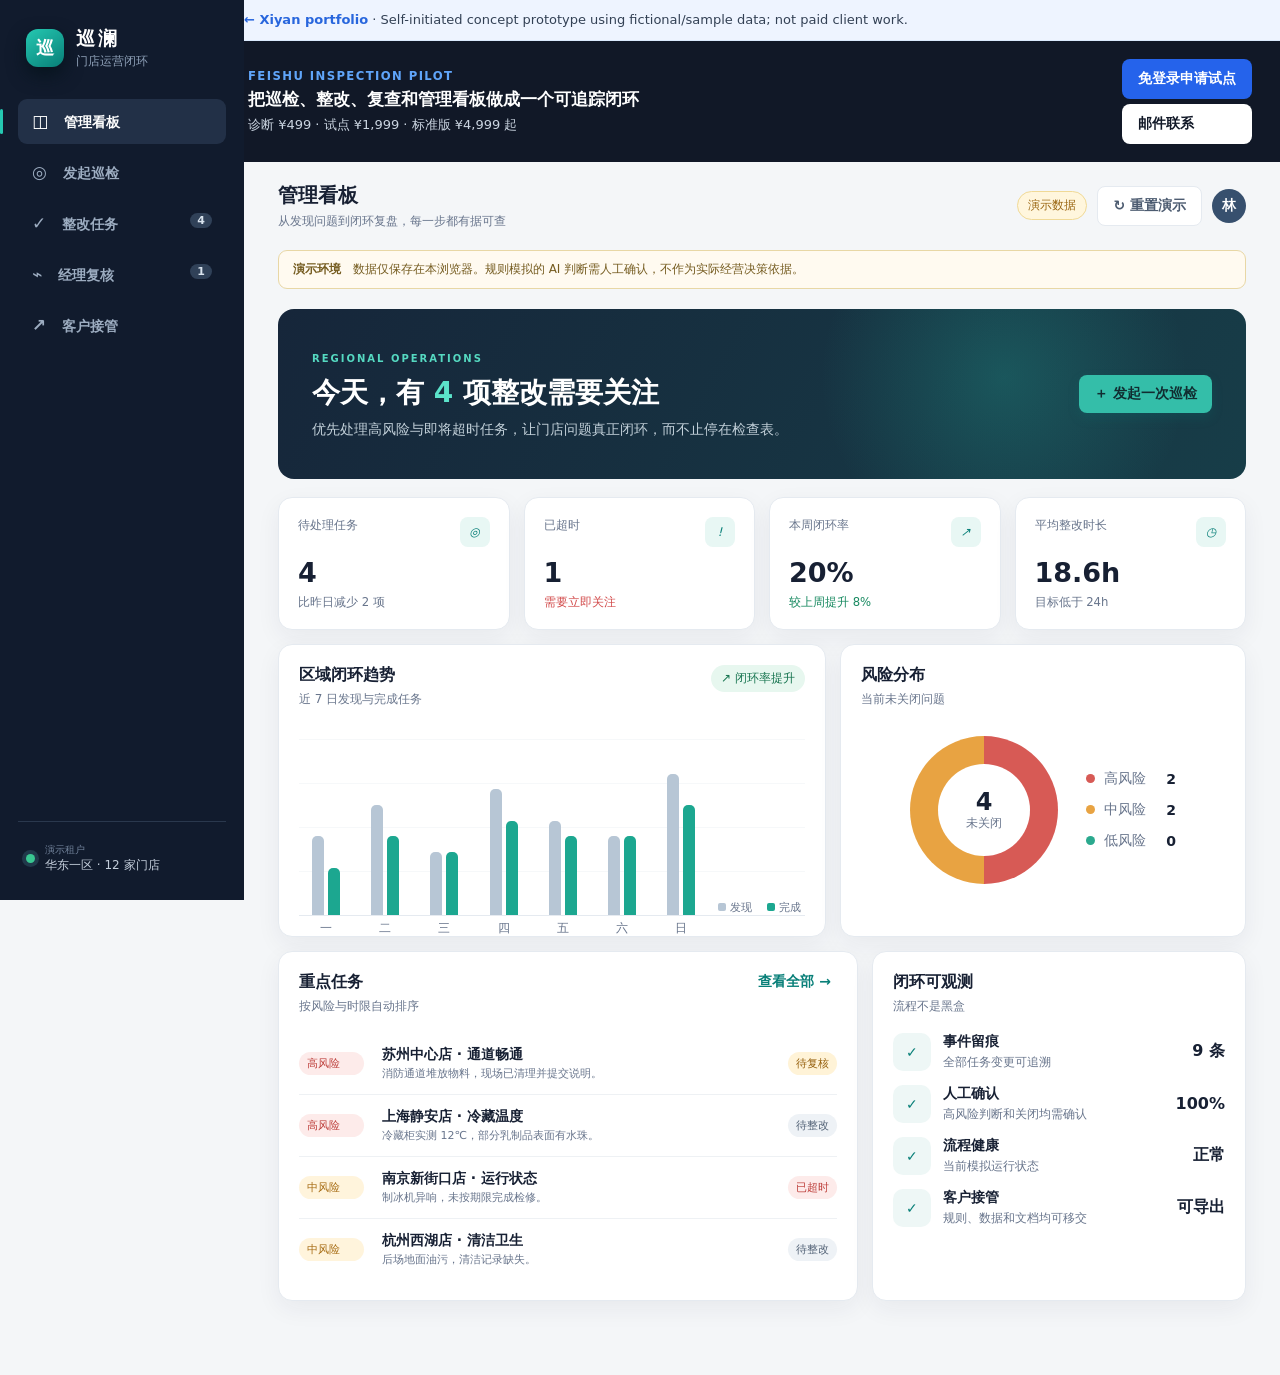
==== commit 45103bba: "Publish official business contact" ====
--- a/feishu-inspection/index.html
+++ b/feishu-inspection/index.html
@@ -7,7 +7,7 @@
   <title>巡澜 · 门店巡检整改闭环演示</title>
   <link rel="stylesheet" href="styles.css">
 </head>
-<body><style>@media(max-width:900px){.feishu-public-note{margin-left:0!important}}</style><div class="feishu-public-note" style="margin-left:220px;padding:10px 24px;background:#eef4ff;color:#334155;font:13px/1.5 system-ui;border-bottom:1px solid #dbeafe"><a href="../" style="font-weight:700;color:#2866dd;text-decoration:none">← Xiyan portfolio</a> · Self-initiated concept prototype using fictional/sample data; not paid client work.</div><section class="service-cta"><div><small>FEISHU INSPECTION PILOT</small><b>把巡检、整改、复查和管理看板做成一个可追踪闭环</b><span>诊断 ¥499 · 试点 ¥1,999 · 标准版 ¥4,999 起</span></div><a href="../forms/feishu-inspection.html">免登录申请试点</a></section>
+<body><style>@media(max-width:900px){.feishu-public-note{margin-left:0!important}}</style><div class="feishu-public-note" style="margin-left:220px;padding:10px 24px;background:#eef4ff;color:#334155;font:13px/1.5 system-ui;border-bottom:1px solid #dbeafe"><a href="../" style="font-weight:700;color:#2866dd;text-decoration:none">← Xiyan portfolio</a> · Self-initiated concept prototype using fictional/sample data; not paid client work.</div><section class="service-cta"><div><small>FEISHU INSPECTION PILOT</small><b>把巡检、整改、复查和管理看板做成一个可追踪闭环</b><span>诊断 ¥499 · 试点 ¥1,999 · 标准版 ¥4,999 起</span></div><div class="cta-links"><a href="../forms/feishu-inspection.html">免登录申请试点</a><a class="email-link" href="mailto:weason_will@163.com">邮件联系</a></div></section>
   <div class="app-shell">
     <aside class="sidebar" id="sidebar">
       <div class="brand"><span class="brand-mark">巡</span><div><strong>巡澜</strong><small>门店运营闭环</small></div></div>
--- a/feishu-inspection/styles.css
+++ b/feishu-inspection/styles.css
@@ -4,3 +4,5 @@
 @media(max-width:760px){body{font-size:13px}.sidebar{transform:translateX(-100%);transition:.25s;box-shadow:10px 0 30px #0003}.sidebar.open{transform:translateX(0)}main{margin:0;padding:0 14px 38px}.topbar{height:72px}.menu-btn{display:block}.topbar p,.avatar{display:none}.top-actions{gap:5px}.top-actions .ghost{font-size:0;padding:9px}.top-actions .ghost:first-letter{font-size:16px}.notice{line-height:1.5}.hero{padding:23px;display:block}.hero h2{font-size:23px}.hero .primary{margin-top:18px}.metric-grid{gap:9px}.metric{padding:15px}.metric strong{font-size:23px}.form-layout,.detail-grid{grid-template-columns:1fr}.helper{order:2}.review-grid{grid-template-columns:1fr}.risk-wrap{gap:14px}.donut{width:125px;height:125px}.task-table-head{display:none}.task-row{display:grid;grid-template-columns:1fr auto;gap:8px;padding:15px}.task-row>*{display:block!important}.task-row>*:nth-child(2){grid-column:1/-1;grid-row:1}.task-row>*:nth-child(1){grid-column:1}.task-row>*:nth-child(6){grid-column:2;grid-row:1}.toolbar{display:block}.toolbar select{margin-top:10px;width:100%}.tabs{width:100%}.detail-meta{grid-template-columns:1fr 1fr}.arch-flow{display:grid;grid-template-columns:1fr}.arch-flow i{transform:rotate(90deg)}.cap-grid{grid-template-columns:1fr 1fr}.step span{display:none}.line{width:50px}.risk-options{grid-template-columns:1fr}.two-col{grid-template-columns:1fr}.review-actions{flex-wrap:wrap}.review-actions textarea{flex-basis:100%}}
 @media(max-width:450px){.metric-grid,.cap-grid{grid-template-columns:1fr}.demo-badge{display:none}.hero h2{font-size:20px}.risk-wrap{flex-direction:column}.detail-meta{grid-template-columns:1fr}.topbar h1{font-size:17px}}
 .service-cta{margin-left:220px;padding:18px 28px;background:#111827;color:#fff;display:flex;align-items:center;justify-content:space-between;gap:22px}.service-cta div{display:grid;gap:5px}.service-cta small{color:#60a5fa;font-weight:800;letter-spacing:1.4px}.service-cta b{font-size:17px}.service-cta span{color:#cbd5e1;font-size:13px}.service-cta a{background:#2563eb;color:#fff;padding:11px 16px;border-radius:8px;font-weight:800;white-space:nowrap;text-decoration:none}@media(max-width:900px){.service-cta{margin-left:0;display:grid;padding:18px}.service-cta a{text-align:center}}
+
+.cta-links{display:flex;gap:10px;align-items:center}.service-cta .email-link{background:#fff;color:#111827}@media(max-width:900px){.cta-links{display:grid}.service-cta .email-link{text-align:center}}
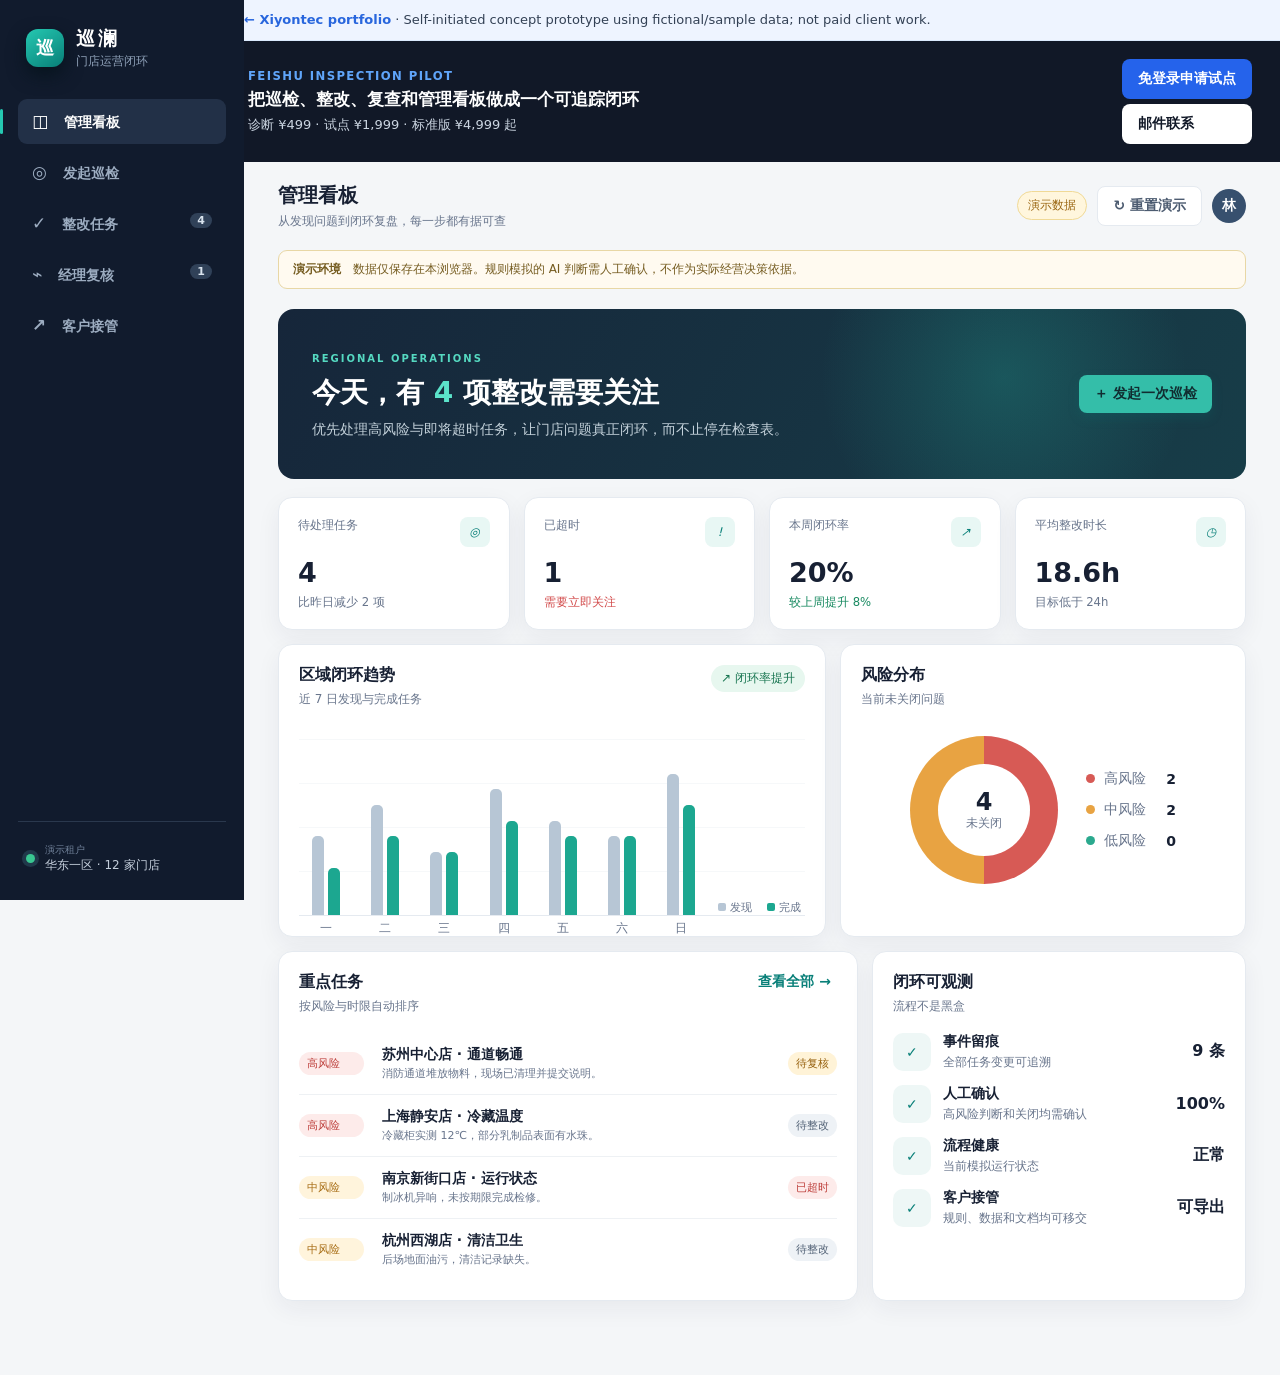
==== commit 98c537ec: "Rename brand to Xiyontec" ====
--- a/feishu-inspection/index.html
+++ b/feishu-inspection/index.html
@@ -7,7 +7,7 @@
   <title>巡澜 · 门店巡检整改闭环演示</title>
   <link rel="stylesheet" href="styles.css">
 </head>
-<body><style>@media(max-width:900px){.feishu-public-note{margin-left:0!important}}</style><div class="feishu-public-note" style="margin-left:220px;padding:10px 24px;background:#eef4ff;color:#334155;font:13px/1.5 system-ui;border-bottom:1px solid #dbeafe"><a href="../" style="font-weight:700;color:#2866dd;text-decoration:none">← Xiyan portfolio</a> · Self-initiated concept prototype using fictional/sample data; not paid client work.</div><section class="service-cta"><div><small>FEISHU INSPECTION PILOT</small><b>把巡检、整改、复查和管理看板做成一个可追踪闭环</b><span>诊断 ¥499 · 试点 ¥1,999 · 标准版 ¥4,999 起</span></div><div class="cta-links"><a href="../forms/feishu-inspection.html">免登录申请试点</a><a class="email-link" href="mailto:weason_will@163.com">邮件联系</a></div></section>
+<body><style>@media(max-width:900px){.feishu-public-note{margin-left:0!important}}</style><div class="feishu-public-note" style="margin-left:220px;padding:10px 24px;background:#eef4ff;color:#334155;font:13px/1.5 system-ui;border-bottom:1px solid #dbeafe"><a href="../" style="font-weight:700;color:#2866dd;text-decoration:none">← Xiyontec portfolio</a> · Self-initiated concept prototype using fictional/sample data; not paid client work.</div><section class="service-cta"><div><small>FEISHU INSPECTION PILOT</small><b>把巡检、整改、复查和管理看板做成一个可追踪闭环</b><span>诊断 ¥499 · 试点 ¥1,999 · 标准版 ¥4,999 起</span></div><div class="cta-links"><a href="../forms/feishu-inspection.html">免登录申请试点</a><a class="email-link" href="mailto:xiyantech@163.com">邮件联系</a></div></section>
   <div class="app-shell">
     <aside class="sidebar" id="sidebar">
       <div class="brand"><span class="brand-mark">巡</span><div><strong>巡澜</strong><small>门店运营闭环</small></div></div>
